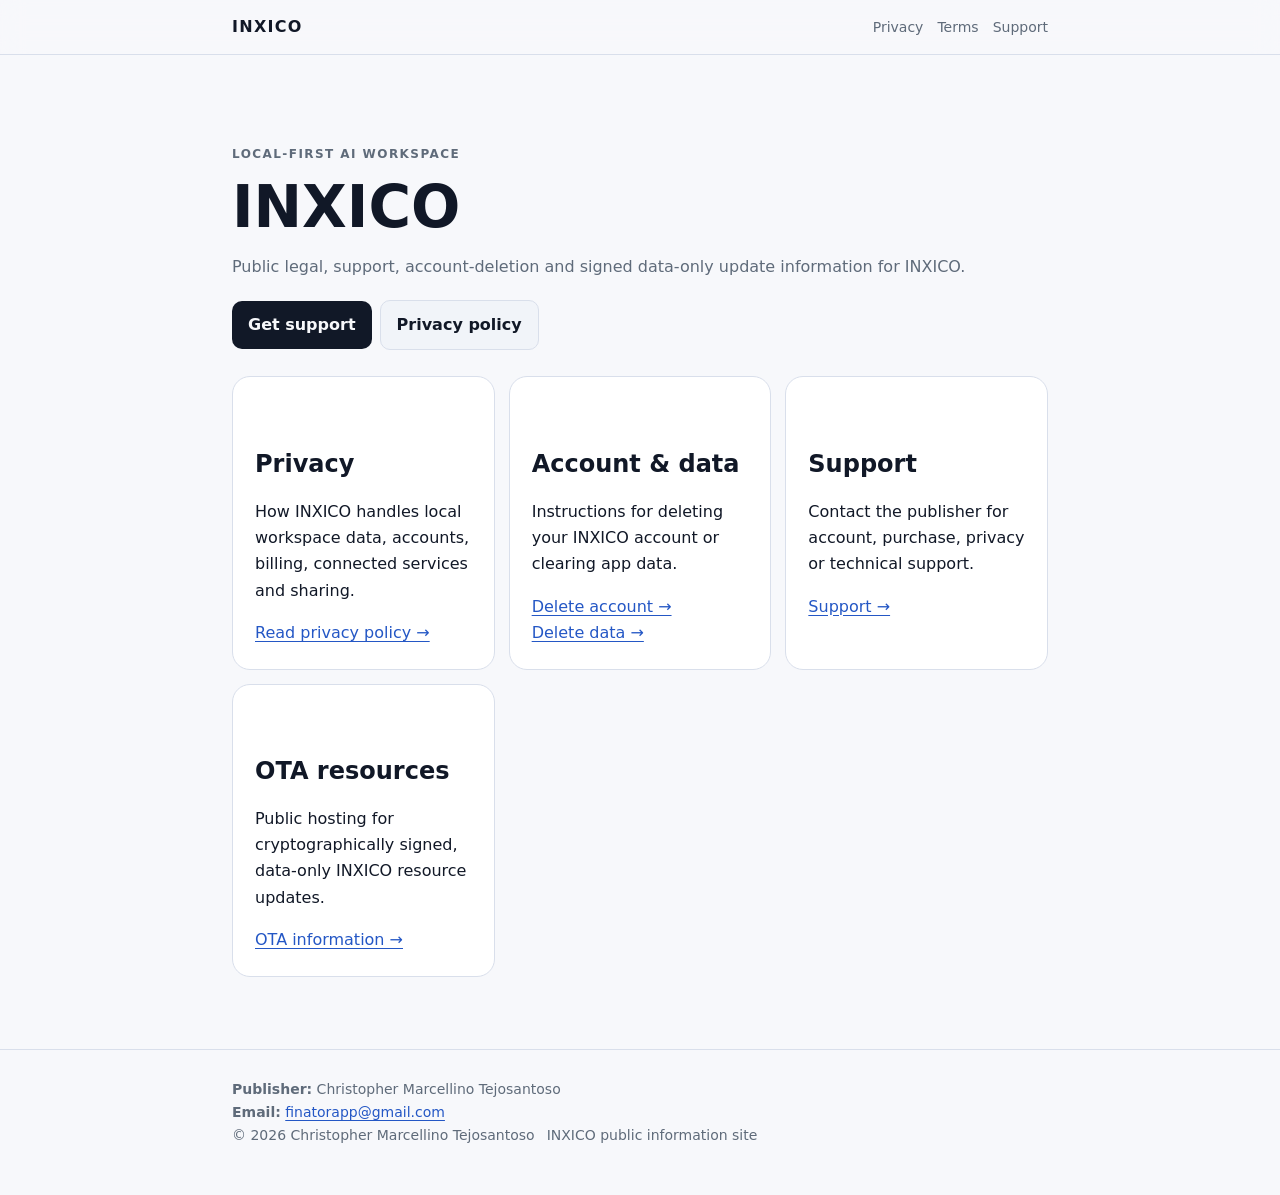
==== index.html @ a780b097 "Public site: add index.html" ====
<!doctype html>
<html lang="en"><head><meta charset="utf-8"><meta name="viewport" content="width=device-width,initial-scale=1">
<meta name="color-scheme" content="light dark"><title>Home — INXICO</title>
<link rel="stylesheet" href="https://christophermarcellino.github.io/INXICO-Public/assets/style.css"></head><body>
<header><div class="nav"><a class="brand" href="https://christophermarcellino.github.io/INXICO-Public/">INXICO</a><nav>
<a href="https://christophermarcellino.github.io/INXICO-Public/privacy/">Privacy</a><a href="https://christophermarcellino.github.io/INXICO-Public/terms/">Terms</a><a href="https://christophermarcellino.github.io/INXICO-Public/support/">Support</a>
</nav></div></header><main>
<section class="hero"><div class="eyebrow">Local-first AI workspace</div><h1>INXICO</h1>
<p class="muted">Public legal, support, account-deletion and signed data-only update information for INXICO.</p>
<a class="btn" href="https://christophermarcellino.github.io/INXICO-Public/support/">Get support</a><a class="btn secondary" href="https://christophermarcellino.github.io/INXICO-Public/privacy/">Privacy policy</a></section>
<div class="grid">
<div class="card"><h2>Privacy</h2><p>How INXICO handles local workspace data, accounts, billing, connected services and sharing.</p><a href="https://christophermarcellino.github.io/INXICO-Public/privacy/">Read privacy policy →</a></div>
<div class="card"><h2>Account & data</h2><p>Instructions for deleting your INXICO account or clearing app data.</p><a href="https://christophermarcellino.github.io/INXICO-Public/delete-account/">Delete account →</a><br><a href="https://christophermarcellino.github.io/INXICO-Public/delete-data/">Delete data →</a></div>
<div class="card"><h2>Support</h2><p>Contact the publisher for account, purchase, privacy or technical support.</p><a href="https://christophermarcellino.github.io/INXICO-Public/support/">Support →</a></div>
<div class="card"><h2>OTA resources</h2><p>Public hosting for cryptographically signed, data-only INXICO resource updates.</p><a href="https://christophermarcellino.github.io/INXICO-Public/ota/">OTA information →</a></div>
</div>
</main><footer><div class="footer">
<div><strong>Publisher:</strong> Christopher Marcellino Tejosantoso</div>
<div><strong>Email:</strong> <a href="mailto:finatorapp@gmail.com">finatorapp@gmail.com</a></div>
<div class="meta"><span>© 2026 Christopher Marcellino Tejosantoso</span><span>INXICO public information site</span></div>
</div></footer></body></html>
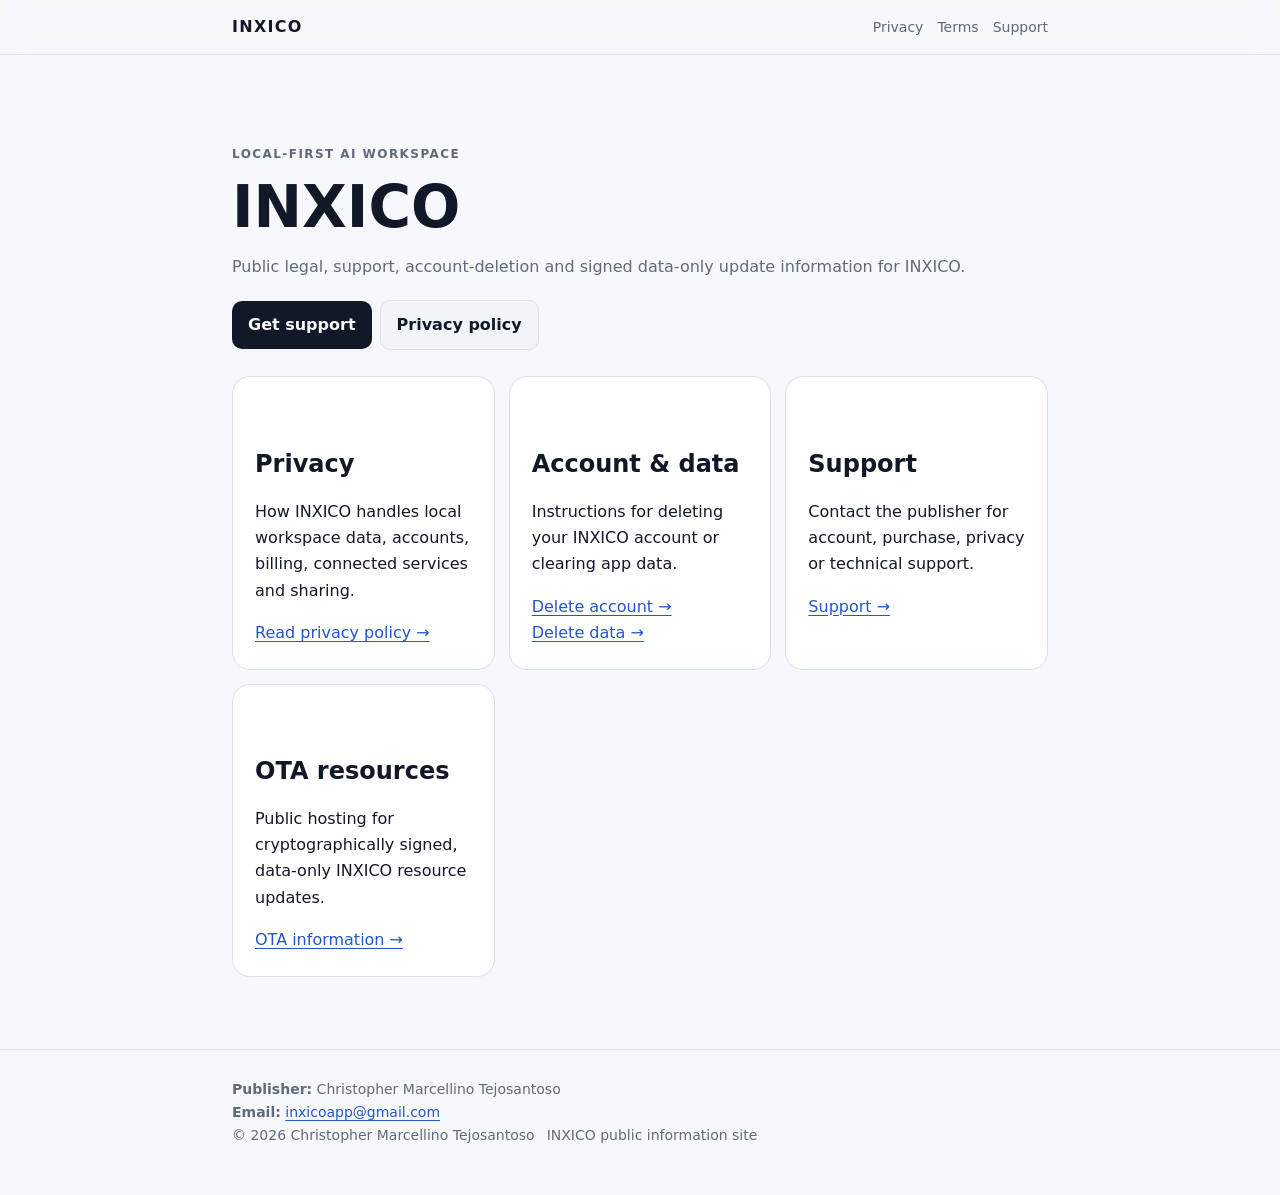
==== commit f188b2d1: "Public site: update INXICO contact email in index.html" ====
--- a/index.html
+++ b/index.html
@@ -16,6 +16,6 @@
 </div>
 </main><footer><div class="footer">
 <div><strong>Publisher:</strong> Christopher Marcellino Tejosantoso</div>
-<div><strong>Email:</strong> <a href="mailto:finatorapp@gmail.com">finatorapp@gmail.com</a></div>
+<div><strong>Email:</strong> <a href="mailto:inxicoapp@gmail.com">inxicoapp@gmail.com</a></div>
 <div class="meta"><span>© 2026 Christopher Marcellino Tejosantoso</span><span>INXICO public information site</span></div>
 </div></footer></body></html>
